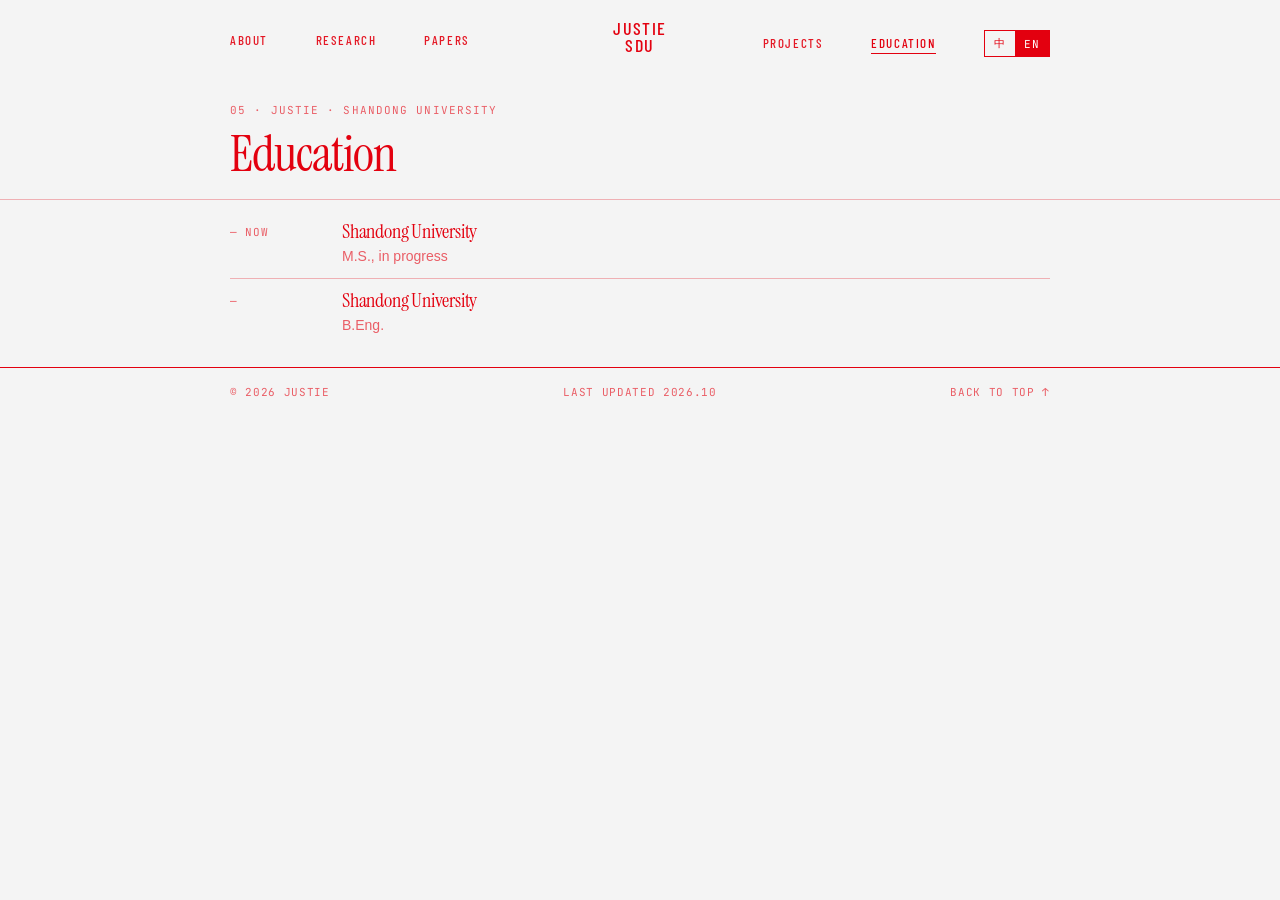
==== education.html @ 537903c5 "Split into multi-page site (research/publications/projects/education), switch accent to red Co-Autho" ====
<!DOCTYPE html>
<html lang="zh-CN">
<head>
  <meta charset="UTF-8">
  <meta name="viewport" content="width=device-width, initial-scale=1.0">
  <title>Justie — 教育经历 | Education</title>
  <meta name="description" content="Justie 的学术个人主页 | 山东大学 硕士研究生 | Justie's academic homepage, Shandong University">
  <meta name="theme-color" content="#f4f4f4">
  <link rel="stylesheet" href="assets/style.css">
  <link rel="icon" href="data:,">
</head>
<body class="lang-zh">

<!-- ======================= 顶部导航 / Nav ======================= -->
<header class="topbar">
  <nav class="nav nav-left">
    <a href="index.html"><span class="zh">关于</span><span class="en">About</span></a>
    <a href="research.html"><span class="zh">研究</span><span class="en">Research</span></a>
    <a href="publications.html"><span class="zh">论文</span><span class="en">Papers</span></a>
  </nav>
  <a class="brand" href="index.html">Justie<br>SDU</a>
  <nav class="nav nav-right">
    <a href="projects.html"><span class="zh">项目</span><span class="en">Projects</span></a>
    <a href="education.html" class="active"><span class="zh">教育</span><span class="en">Education</span></a>
    <div class="lang-switch" role="group" aria-label="Language">
      <button data-lang="zh" class="active">中</button><button data-lang="en">EN</button>
    </div>
  </nav>
</header>

<main id="top">

  <section class="page-head">
    <p class="eyebrow"><span class="num">05</span> · <span class="zh">Justie · 山东大学</span><span class="en">Justie · Shandong University</span></p>
    <h1 class="display"><span class="zh">教育经历</span><span class="en">Education</span></h1>
  </section>

<div class="block-wrap"><section id="education" class="block block-single">
    <div class="block-body">
      <ul class="list">
        <li>
          <span class="when mono">— <span class="zh">至今</span><span class="en">NOW</span></span>
          <div>
            <div class="item-title display"><span class="zh">山东大学</span><span class="en">Shandong University</span></div>
            <div class="item-sub dim"><span class="zh">硕士研究生在读</span><span class="en">M.S., in progress</span></div>
          </div>
        </li>
        <li>
          <span class="when mono">—</span>
          <div>
            <div class="item-title display"><span class="zh">山东大学</span><span class="en">Shandong University</span></div>
            <div class="item-sub dim"><span class="zh">工学学士</span><span class="en">B.Eng.</span></div>
          </div>
        </li>
      </ul>
    </div>
  </section></div>

  <footer class="mono"><div class="inner">
    <span>© 2026 JUSTIE</span>
    <span><span class="zh">最后更新</span><span class="en">LAST UPDATED</span> 2026.10</span>
    <a href="#top"><span class="zh">回到顶部 ↑</span><span class="en">BACK TO TOP ↑</span></a>
  </div></footer>
</main>

<script src="assets/site.js"></script>
</body>
</html>
---- assets/style.css ----
/* ---------- Hermes / Nous-inspired theme: off-white ground, single accent colour (red) for type, thin serif display, mono labels ---------- */
@font-face { font-family: "Instrument Serif"; font-style: normal; font-weight: 400; font-display: swap; src: url("fonts/instrument-serif-normal.woff2") format("woff2"); }
@font-face { font-family: "Instrument Serif"; font-style: italic; font-weight: 400; font-display: swap; src: url("fonts/instrument-serif-italic.woff2") format("woff2"); }
@font-face { font-family: "JetBrains Mono"; font-style: normal; font-weight: 400 500; font-display: swap; src: url("fonts/jetbrains-mono.woff2") format("woff2"); }
@font-face { font-family: "Barlow Condensed"; font-style: normal; font-weight: 500; font-display: swap; src: url("fonts/barlow-condensed.woff2") format("woff2"); }

:root {
  --accent: #e3000f;
  --accent-deep: #b5000c;
  --bg: #f4f4f4;
  --fg: var(--accent);
  --white: #ffffff;
  --dim: rgba(227, 0, 15, 0.62);
  --line: rgba(227, 0, 15, 0.28);
  --panel: rgba(227, 0, 15, 0.06);
  --font-display: "Instrument Serif", "Songti SC", "STSong", "Noto Serif CJK SC", "Source Han Serif SC", Georgia, serif;
  --font-body: -apple-system, BlinkMacSystemFont, "Helvetica Neue", "PingFang SC", "Hiragino Sans GB", "Microsoft YaHei", "Noto Sans CJK SC", Arial, sans-serif;
  --font-mono: "JetBrains Mono", ui-monospace, SFMono-Regular, Menlo, Consolas, "PingFang SC", "Microsoft YaHei", monospace;
  --font-cond: "Barlow Condensed", "Helvetica Neue", "PingFang SC", "Microsoft YaHei", sans-serif;
  --pad: clamp(20px, 3.5vw, 40px);
  --max: 900px;
}

* { box-sizing: border-box; }
html { scroll-behavior: smooth; }
::selection { background: var(--fg); color: #fff; }
body {
  margin: 0;
  font-family: var(--font-body);
  font-size: 15px; line-height: 1.55;
  color: var(--fg); background: var(--bg);
  -webkit-font-smoothing: antialiased;
}
a { color: inherit; text-decoration: none; }
a:hover { text-decoration: underline; text-underline-offset: 3px; }
em { font-style: italic; }

.lang-zh .en { display: none !important; }
.lang-en .zh { display: none !important; }

.mono { font-family: var(--font-mono); font-size: 11px; letter-spacing: 0.06em; text-transform: uppercase; }
.display { font-family: var(--font-display); font-weight: 400; letter-spacing: -0.01em; }
.dim { color: var(--dim); }
.small { font-size: 10px; color: var(--dim); }

/* ---------- top bar ---------- */
.topbar {
  display: grid; grid-template-columns: 1fr auto 1fr; align-items: start;
  max-width: var(--max); margin: 0 auto;
  padding: 20px var(--pad) 0;
}
.nav { display: flex; align-items: center; gap: clamp(16px, 4vw, 48px); padding-top: 10px; }
.nav-right { justify-content: flex-end; }
.nav a {
  font-family: var(--font-cond); font-weight: 500; font-size: 13px; letter-spacing: 0.12em; text-transform: uppercase;
  opacity: .9;
}
.nav a:hover, .nav a.active { opacity: 1; text-decoration: none; border-bottom: 1px solid var(--fg); }
.brand {
  font-family: var(--font-cond); font-weight: 500; font-size: 18px; line-height: .95;
  letter-spacing: 0.08em; text-transform: uppercase; text-align: center;
}
.brand:hover { text-decoration: none; }
.lang-switch { display: inline-flex; border: 1px solid var(--fg); }
.lang-switch button {
  border: 0; cursor: pointer; font-family: var(--font-mono); font-size: 11px; letter-spacing: .08em;
  padding: 5px 9px; color: var(--fg); background: transparent; transition: background .15s, color .15s;
}
.lang-switch button.active { background: var(--fg); color: #fff; }

/* ---------- hero ---------- */
.hero {
  display: grid; grid-template-columns: minmax(0, 1.2fr) minmax(0, 1fr); gap: clamp(28px, 4vw, 56px);
  max-width: var(--max); margin: 0 auto;
  padding: clamp(28px, 5vh, 48px) var(--pad) clamp(28px, 4vh, 40px);
  align-items: start;
}
.eyebrow { font-family: var(--font-mono); font-size: 11px; letter-spacing: .1em; text-transform: uppercase; margin: 0 0 12px; color: var(--dim); }
h1.display {
  font-size: clamp(38px, 4.6vw, 60px); line-height: .98; margin: 0 0 14px; letter-spacing: -0.02em;
}
h1.display em { font-style: italic; }
.advisor { margin: 0 0 16px; color: var(--dim); }
.actions { display: flex; gap: 2px; flex-wrap: wrap; margin-bottom: 20px; }
.btn {
  display: inline-flex; align-items: center; gap: 10px;
  padding: 8px 13px; background: var(--fg); color: #fff;
  font-family: var(--font-cond); font-weight: 500; font-size: 13px; letter-spacing: .1em; text-transform: uppercase;
  transition: background .15s, color .15s;
}
.btn:hover { text-decoration: none; background: var(--accent-deep); color: #fff; }
.btn svg { width: 14px; height: 14px; fill: currentColor; }
.label { color: var(--fg); margin: 0 0 8px; }

.terminal { border: 1px solid var(--fg); max-width: 340px; background: #fff; }
.terminal-tabs { display: flex; border-bottom: 1px solid var(--fg); }
.terminal-tabs span { flex: 1; text-align: center; padding: 6px 6px; cursor: pointer; border-right: 1px solid var(--fg); color: var(--dim); }
.terminal-tabs span:last-child { border-right: 0; }
.terminal-tabs span.active { color: var(--fg); background: var(--panel); }
.terminal-body { display: flex; align-items: center; justify-content: space-between; gap: 10px; padding: 9px 12px; text-transform: none; letter-spacing: 0; font-size: 12px; }
.terminal-body code { font-family: inherit; }
.copy { background: none; border: 0; color: var(--fg); cursor: pointer; padding: 2px; display: inline-flex; opacity: .8; }
.copy:hover { opacity: 1; }
.copy svg { width: 16px; height: 16px; fill: currentColor; }
.copy.done { color: #0a8a4a; }

.hero-art { margin: 0; border: 1px solid var(--fg); color: #fff; position: relative; background: var(--accent-deep); overflow: hidden; max-width: 240px; justify-self: end; width: 100%; }
.hero-art .avatar {
  display: block; width: 100%; aspect-ratio: 1 / 1; object-fit: cover;
  filter: grayscale(1) contrast(1.15) brightness(1.05);
  mix-blend-mode: screen;
}
.hero-art figcaption {
  position: absolute; left: 0; right: 0; bottom: 0; padding: 7px 10px;
  border-top: 1px solid #fff; background: var(--accent); color: #fff; display: flex; justify-content: space-between;
}
.hero-art figcaption::after { content: "◆"; }

/* ---------- sub-page head ---------- */
.page-head { max-width: var(--max); margin: 0 auto; padding: clamp(28px, 5vh, 48px) var(--pad) 20px; }
.page-head h1.display { font-size: clamp(34px, 4vw, 52px); margin: 0; }
.page-head .eyebrow { margin-bottom: 10px; }
.block.block-single { grid-template-columns: minmax(0, 1fr); }
.block-single .block-body { max-width: none; }
.more { display: grid; grid-template-columns: repeat(2, minmax(0, 1fr)); gap: 0; border: 1px solid var(--fg); background: #fff; }
.more-link { display: flex; justify-content: space-between; align-items: baseline; padding: 12px 16px; font-size: 20px; border-right: 1px solid var(--fg); border-bottom: 1px solid var(--fg); }
.more-link:nth-child(2n) { border-right: 0; }
.more-link:nth-last-child(-n+2) { border-bottom: 0; }
.more-link:hover { text-decoration: none; background: var(--fg); color: #fff; }
.more-link .arrow { font-family: var(--font-mono); font-size: 13px; }

/* ---------- content blocks ---------- */
.block-wrap { border-top: 1px solid var(--line); }
.block {
  display: grid; grid-template-columns: 150px minmax(0, 1fr); gap: 20px;
  max-width: var(--max); margin: 0 auto;
  padding: 20px var(--pad);
}
.block h2.label { margin: 0; display: flex; gap: 12px; align-items: baseline; font-weight: 400; }
.num { color: var(--dim); }
.block-body { max-width: 620px; }
.lead { font-size: clamp(18px, 1.8vw, 23px); line-height: 1.3; margin: 0; }
.lead em { color: var(--accent-deep); }
p { margin: 0 0 10px; }

.grid { display: grid; grid-template-columns: repeat(auto-fit, minmax(240px, 1fr)); gap: 0; border: 1px solid var(--fg); background: #fff; }
.cell { padding: 14px 16px; border-right: 1px solid var(--fg); }
.cell:last-child { border-right: 0; }
.cell h3 { font-size: 21px; margin: 6px 0 4px; line-height: 1.1; }
.cell p { margin: 0; color: var(--dim); font-size: 14px; }

.list { list-style: none; margin: 0; padding: 0; }
.list li { display: grid; grid-template-columns: 100px minmax(0, 1fr); gap: 12px; padding: 10px 0; border-top: 1px solid var(--line); }
.list li:first-child { border-top: 0; padding-top: 0; }
.when { padding-top: 4px; white-space: nowrap; color: var(--dim); }
.item-title { font-size: 20px; line-height: 1.15; }
.item-sub { font-size: 14px; margin-top: 3px; }
.item-links { margin-top: 6px; }
.item-links a { margin-right: 18px; border-bottom: 1px solid var(--line); }

footer { border-top: 1px solid var(--fg); color: var(--dim); }
footer .inner {
  display: flex; justify-content: space-between; gap: 20px; flex-wrap: wrap;
  max-width: var(--max); margin: 0 auto; padding: 16px var(--pad) 28px;
}
footer a:hover { color: var(--fg); }

/* ---------- mobile ---------- */
@media (max-width: 860px) {
  .topbar { grid-template-columns: 1fr auto; padding-top: 24px; }
  .nav-left { display: none; }
  .brand { order: -1; text-align: left; }
  .hero { grid-template-columns: 1fr; padding-top: 32px; }
  .hero-art { max-width: 260px; }
  .block { grid-template-columns: 1fr; gap: 10px; padding: 18px var(--pad); }
  .hero-art { justify-self: start; }
  .grid { grid-template-columns: 1fr; }
  .cell { border-right: 0; border-bottom: 1px solid var(--fg); }
  .cell:last-child { border-bottom: 0; }
  .list li { grid-template-columns: 1fr; gap: 4px; }
  .more { grid-template-columns: 1fr; }
  .more-link { border-right: 0; }
  .more-link:nth-last-child(-n+2) { border-bottom: 1px solid var(--fg); }
  .more-link:last-child { border-bottom: 0; }
}
@media (max-width: 480px) {
  .nav-right a { display: none; }
}
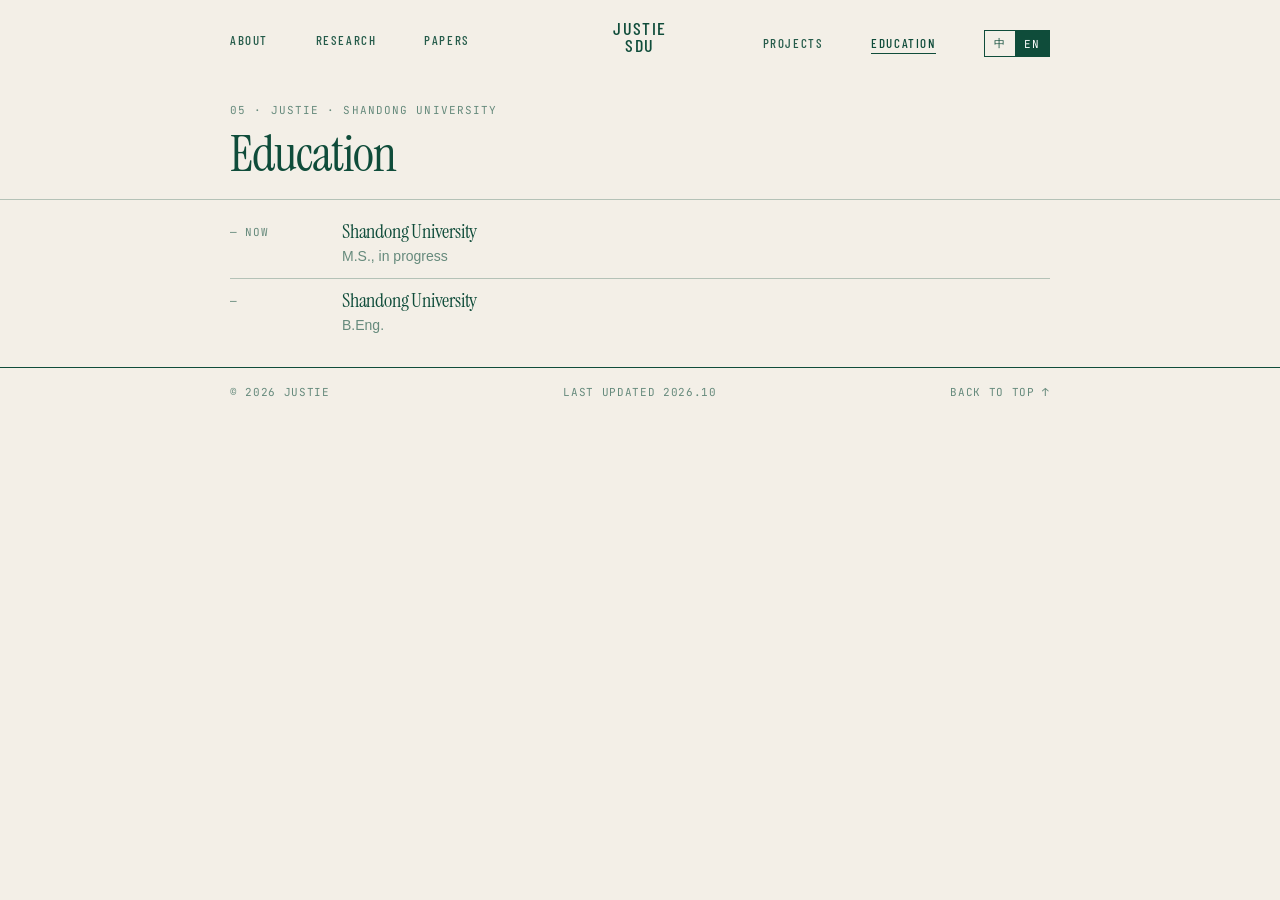
==== commit b44121b2: "Palette: cream background with deep green accent Co-Authored-By: Devin AI <158243242+devin-ai-integr" ====
--- a/education.html
+++ b/education.html
@@ -5,7 +5,7 @@
   <meta name="viewport" content="width=device-width, initial-scale=1.0">
   <title>Justie — 教育经历 | Education</title>
   <meta name="description" content="Justie 的学术个人主页 | 山东大学 硕士研究生 | Justie's academic homepage, Shandong University">
-  <meta name="theme-color" content="#f4f4f4">
+  <meta name="theme-color" content="#f3efe7">
   <link rel="stylesheet" href="assets/style.css">
   <link rel="icon" href="data:,">
 </head>
--- a/assets/style.css
+++ b/assets/style.css
@@ -5,14 +5,14 @@
 @font-face { font-family: "Barlow Condensed"; font-style: normal; font-weight: 500; font-display: swap; src: url("fonts/barlow-condensed.woff2") format("woff2"); }
 
 :root {
-  --accent: #e3000f;
-  --accent-deep: #b5000c;
-  --bg: #f4f4f4;
+  --accent: #0f4c3a;
+  --accent-deep: #0a3528;
+  --bg: #f3efe7;
   --fg: var(--accent);
   --white: #ffffff;
-  --dim: rgba(227, 0, 15, 0.62);
-  --line: rgba(227, 0, 15, 0.28);
-  --panel: rgba(227, 0, 15, 0.06);
+  --dim: rgba(15, 76, 58, 0.62);
+  --line: rgba(15, 76, 58, 0.28);
+  --panel: rgba(15, 76, 58, 0.06);
   --font-display: "Instrument Serif", "Songti SC", "STSong", "Noto Serif CJK SC", "Source Han Serif SC", Georgia, serif;
   --font-body: -apple-system, BlinkMacSystemFont, "Helvetica Neue", "PingFang SC", "Hiragino Sans GB", "Microsoft YaHei", "Noto Sans CJK SC", Arial, sans-serif;
   --font-mono: "JetBrains Mono", ui-monospace, SFMono-Regular, Menlo, Consolas, "PingFang SC", "Microsoft YaHei", monospace;
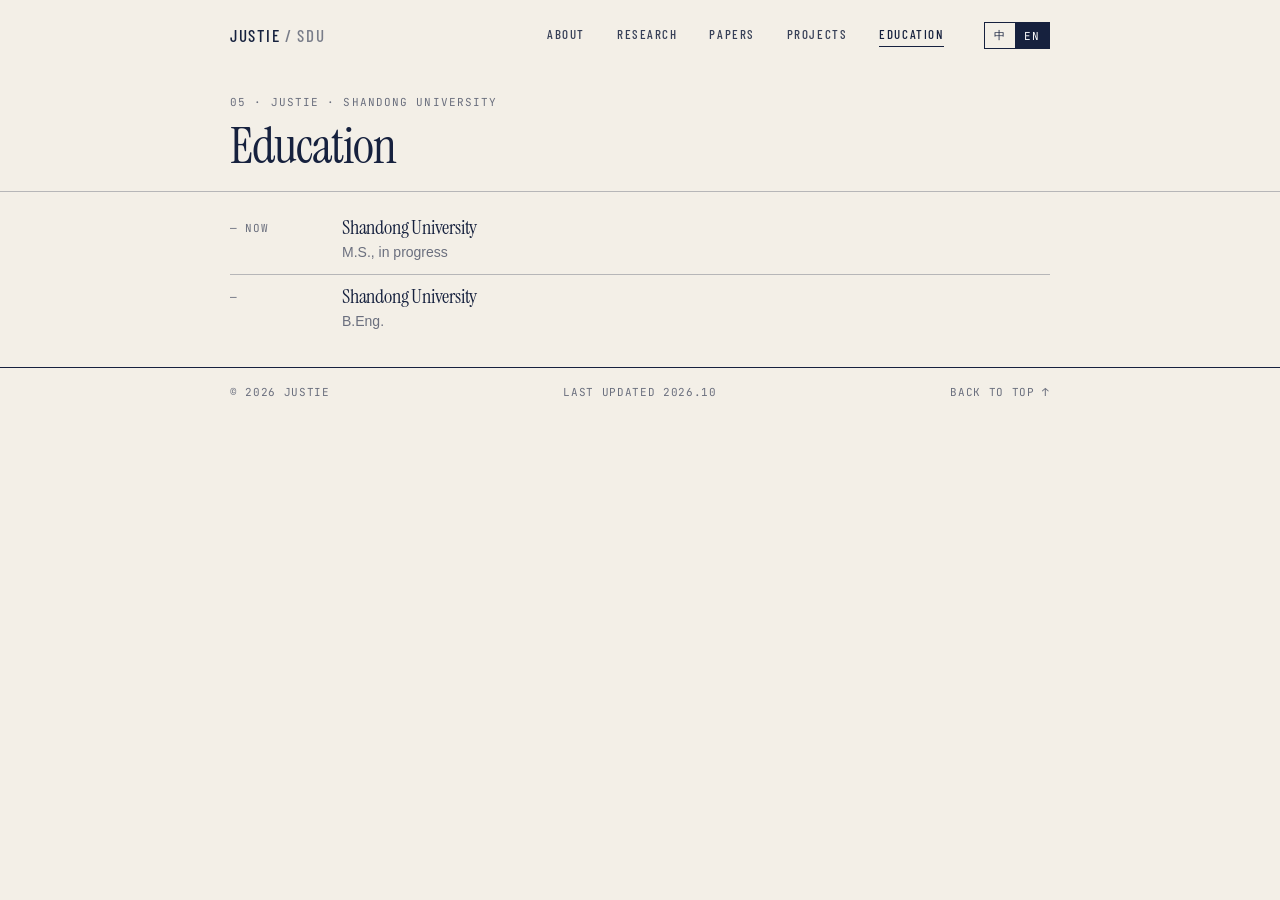
==== commit be2a12ab: "Navy accent on cream; single-row nav, aligned hero controls, 4-up explore strip Co-Authored-By: Devi" ====
--- a/education.html
+++ b/education.html
@@ -13,13 +13,11 @@
 
 <!-- ======================= 顶部导航 / Nav ======================= -->
 <header class="topbar">
-  <nav class="nav nav-left">
+  <a class="brand" href="index.html">Justie <span>/ SDU</span></a>
+  <nav class="nav">
     <a href="index.html"><span class="zh">关于</span><span class="en">About</span></a>
     <a href="research.html"><span class="zh">研究</span><span class="en">Research</span></a>
     <a href="publications.html"><span class="zh">论文</span><span class="en">Papers</span></a>
-  </nav>
-  <a class="brand" href="index.html">Justie<br>SDU</a>
-  <nav class="nav nav-right">
     <a href="projects.html"><span class="zh">项目</span><span class="en">Projects</span></a>
     <a href="education.html" class="active"><span class="zh">教育</span><span class="en">Education</span></a>
     <div class="lang-switch" role="group" aria-label="Language">
--- a/assets/style.css
+++ b/assets/style.css
@@ -5,14 +5,14 @@
 @font-face { font-family: "Barlow Condensed"; font-style: normal; font-weight: 500; font-display: swap; src: url("fonts/barlow-condensed.woff2") format("woff2"); }
 
 :root {
-  --accent: #0f4c3a;
-  --accent-deep: #0a3528;
+  --accent: #16213e;
+  --accent-deep: #0d1430;
   --bg: #f3efe7;
   --fg: var(--accent);
   --white: #ffffff;
-  --dim: rgba(15, 76, 58, 0.62);
-  --line: rgba(15, 76, 58, 0.28);
-  --panel: rgba(15, 76, 58, 0.06);
+  --dim: rgba(22, 33, 62, 0.62);
+  --line: rgba(22, 33, 62, 0.28);
+  --panel: rgba(22, 33, 62, 0.06);
   --font-display: "Instrument Serif", "Songti SC", "STSong", "Noto Serif CJK SC", "Source Han Serif SC", Georgia, serif;
   --font-body: -apple-system, BlinkMacSystemFont, "Helvetica Neue", "PingFang SC", "Hiragino Sans GB", "Microsoft YaHei", "Noto Sans CJK SC", Arial, sans-serif;
   --font-mono: "JetBrains Mono", ui-monospace, SFMono-Regular, Menlo, Consolas, "PingFang SC", "Microsoft YaHei", monospace;
@@ -45,23 +45,23 @@
 
 /* ---------- top bar ---------- */
 .topbar {
-  display: grid; grid-template-columns: 1fr auto 1fr; align-items: start;
+  display: flex; align-items: center; justify-content: space-between; gap: 24px;
   max-width: var(--max); margin: 0 auto;
-  padding: 20px var(--pad) 0;
+  padding: 22px var(--pad) 0;
 }
-.nav { display: flex; align-items: center; gap: clamp(16px, 4vw, 48px); padding-top: 10px; }
-.nav-right { justify-content: flex-end; }
+.nav { display: flex; align-items: center; gap: clamp(14px, 2.6vw, 32px); }
 .nav a {
   font-family: var(--font-cond); font-weight: 500; font-size: 13px; letter-spacing: 0.12em; text-transform: uppercase;
-  opacity: .9;
+  padding-bottom: 2px; border-bottom: 1px solid transparent; opacity: .85;
 }
-.nav a:hover, .nav a.active { opacity: 1; text-decoration: none; border-bottom: 1px solid var(--fg); }
+.nav a:hover, .nav a.active { opacity: 1; text-decoration: none; border-bottom-color: var(--fg); }
 .brand {
-  font-family: var(--font-cond); font-weight: 500; font-size: 18px; line-height: .95;
-  letter-spacing: 0.08em; text-transform: uppercase; text-align: center;
+  font-family: var(--font-cond); font-weight: 500; font-size: 17px; line-height: 1;
+  letter-spacing: 0.1em; text-transform: uppercase; white-space: nowrap;
 }
 .brand:hover { text-decoration: none; }
-.lang-switch { display: inline-flex; border: 1px solid var(--fg); }
+.brand span { opacity: .55; }
+.lang-switch { display: inline-flex; border: 1px solid var(--fg); margin-left: 8px; }
 .lang-switch button {
   border: 0; cursor: pointer; font-family: var(--font-mono); font-size: 11px; letter-spacing: .08em;
   padding: 5px 9px; color: var(--fg); background: transparent; transition: background .15s, color .15s;
@@ -73,7 +73,7 @@
   display: grid; grid-template-columns: minmax(0, 1.2fr) minmax(0, 1fr); gap: clamp(28px, 4vw, 56px);
   max-width: var(--max); margin: 0 auto;
   padding: clamp(28px, 5vh, 48px) var(--pad) clamp(28px, 4vh, 40px);
-  align-items: start;
+  align-items: center;
 }
 .eyebrow { font-family: var(--font-mono); font-size: 11px; letter-spacing: .1em; text-transform: uppercase; margin: 0 0 12px; color: var(--dim); }
 h1.display {
@@ -81,7 +81,9 @@
 }
 h1.display em { font-style: italic; }
 .advisor { margin: 0 0 16px; color: var(--dim); }
-.actions { display: flex; gap: 2px; flex-wrap: wrap; margin-bottom: 20px; }
+.hero-text { max-width: 340px; }
+.actions { display: flex; gap: 2px; margin-bottom: 20px; }
+.actions .btn { flex: 1; justify-content: center; }
 .btn {
   display: inline-flex; align-items: center; gap: 10px;
   padding: 8px 13px; background: var(--fg); color: #fff;
@@ -92,7 +94,7 @@
 .btn svg { width: 14px; height: 14px; fill: currentColor; }
 .label { color: var(--fg); margin: 0 0 8px; }
 
-.terminal { border: 1px solid var(--fg); max-width: 340px; background: #fff; }
+.terminal { border: 1px solid var(--fg); background: #fff; }
 .terminal-tabs { display: flex; border-bottom: 1px solid var(--fg); }
 .terminal-tabs span { flex: 1; text-align: center; padding: 6px 6px; cursor: pointer; border-right: 1px solid var(--fg); color: var(--dim); }
 .terminal-tabs span:last-child { border-right: 0; }
@@ -122,10 +124,9 @@
 .page-head .eyebrow { margin-bottom: 10px; }
 .block.block-single { grid-template-columns: minmax(0, 1fr); }
 .block-single .block-body { max-width: none; }
-.more { display: grid; grid-template-columns: repeat(2, minmax(0, 1fr)); gap: 0; border: 1px solid var(--fg); background: #fff; }
-.more-link { display: flex; justify-content: space-between; align-items: baseline; padding: 12px 16px; font-size: 20px; border-right: 1px solid var(--fg); border-bottom: 1px solid var(--fg); }
-.more-link:nth-child(2n) { border-right: 0; }
-.more-link:nth-last-child(-n+2) { border-bottom: 0; }
+.more { display: grid; grid-template-columns: repeat(4, minmax(0, 1fr)); gap: 0; border: 1px solid var(--fg); background: #fff; }
+.more-link { display: flex; justify-content: space-between; align-items: baseline; padding: 12px 14px; font-size: 19px; border-right: 1px solid var(--fg); }
+.more-link:last-child { border-right: 0; }
 .more-link:hover { text-decoration: none; background: var(--fg); color: #fff; }
 .more-link .arrow { font-family: var(--font-mono); font-size: 13px; }
 
@@ -134,7 +135,7 @@
 .block {
   display: grid; grid-template-columns: 150px minmax(0, 1fr); gap: 20px;
   max-width: var(--max); margin: 0 auto;
-  padding: 20px var(--pad);
+  padding: 24px var(--pad);
 }
 .block h2.label { margin: 0; display: flex; gap: 12px; align-items: baseline; font-weight: 400; }
 .num { color: var(--dim); }
@@ -167,9 +168,10 @@
 
 /* ---------- mobile ---------- */
 @media (max-width: 860px) {
-  .topbar { grid-template-columns: 1fr auto; padding-top: 24px; }
-  .nav-left { display: none; }
-  .brand { order: -1; text-align: left; }
+  .topbar { flex-wrap: wrap; padding-top: 18px; }
+  .nav { flex-wrap: wrap; row-gap: 8px; }
+  .hero-text { max-width: none; }
+  .terminal { max-width: 340px; }
   .hero { grid-template-columns: 1fr; padding-top: 32px; }
   .hero-art { max-width: 260px; }
   .block { grid-template-columns: 1fr; gap: 10px; padding: 18px var(--pad); }
@@ -178,11 +180,11 @@
   .cell { border-right: 0; border-bottom: 1px solid var(--fg); }
   .cell:last-child { border-bottom: 0; }
   .list li { grid-template-columns: 1fr; gap: 4px; }
-  .more { grid-template-columns: 1fr; }
-  .more-link { border-right: 0; }
-  .more-link:nth-last-child(-n+2) { border-bottom: 1px solid var(--fg); }
-  .more-link:last-child { border-bottom: 0; }
+  .more { grid-template-columns: 1fr 1fr; }
+  .more-link { border-bottom: 1px solid var(--fg); }
+  .more-link:nth-child(2n) { border-right: 0; }
+  .more-link:nth-last-child(-n+2) { border-bottom: 0; }
 }
 @media (max-width: 480px) {
-  .nav-right a { display: none; }
+  .nav a { font-size: 12px; }
 }
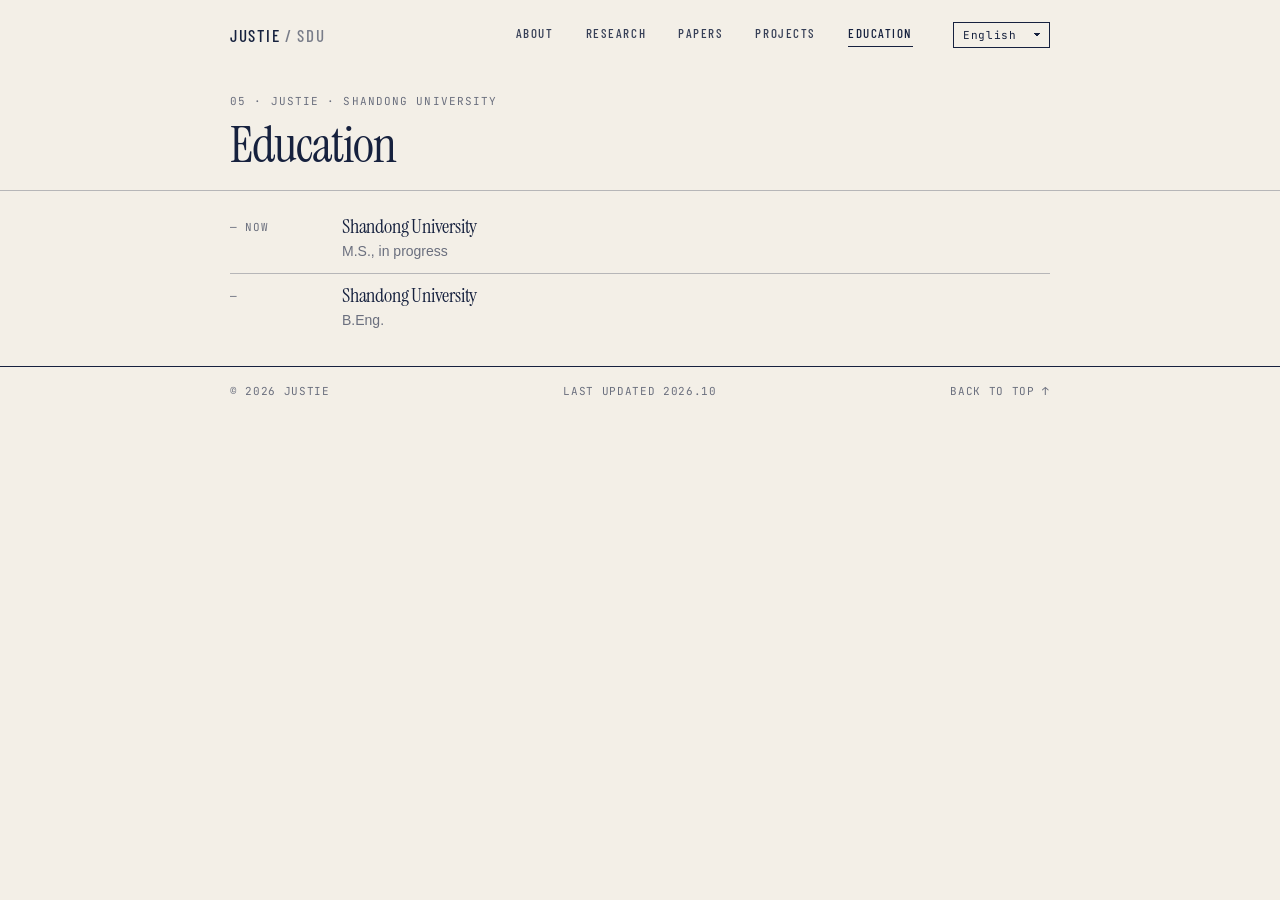
==== commit c046e37a: "Six-language i18n (zh/en/ja/ko/es/fr): data-i18n dictionary, language dropdown, per-language font fa" ====
--- a/education.html
+++ b/education.html
@@ -9,45 +9,45 @@
   <link rel="stylesheet" href="assets/style.css">
   <link rel="icon" href="data:,">
 </head>
-<body class="lang-zh">
+<body>
 
 <!-- ======================= 顶部导航 / Nav ======================= -->
 <header class="topbar">
   <a class="brand" href="index.html">Justie <span>/ SDU</span></a>
   <nav class="nav">
-    <a href="index.html"><span class="zh">关于</span><span class="en">About</span></a>
-    <a href="research.html"><span class="zh">研究</span><span class="en">Research</span></a>
-    <a href="publications.html"><span class="zh">论文</span><span class="en">Papers</span></a>
-    <a href="projects.html"><span class="zh">项目</span><span class="en">Projects</span></a>
-    <a href="education.html" class="active"><span class="zh">教育</span><span class="en">Education</span></a>
-    <div class="lang-switch" role="group" aria-label="Language">
-      <button data-lang="zh" class="active">中</button><button data-lang="en">EN</button>
-    </div>
+    <a href="index.html"><span data-i18n="nav.about">About</span></a>
+    <a href="research.html"><span data-i18n="nav.research">Research</span></a>
+    <a href="publications.html"><span data-i18n="nav.papers">Papers</span></a>
+    <a href="projects.html"><span data-i18n="nav.projects">Projects</span></a>
+    <a href="education.html" class="active"><span data-i18n="nav.education">Education</span></a>
+    <select class="lang-select mono" aria-label="Language">
+      <option value="zh">中文</option><option value="en">English</option><option value="ja">日本語</option><option value="ko">한국어</option><option value="es">Español</option><option value="fr">Français</option>
+    </select>
   </nav>
 </header>
 
 <main id="top">
 
   <section class="page-head">
-    <p class="eyebrow"><span class="num">05</span> · <span class="zh">Justie · 山东大学</span><span class="en">Justie · Shandong University</span></p>
-    <h1 class="display"><span class="zh">教育经历</span><span class="en">Education</span></h1>
+    <p class="eyebrow"><span class="num">05</span> · <span data-i18n="page.eyebrow">Justie · Shandong University</span></p>
+    <h1 class="display"><span data-i18n="sec.education">Education</span></h1>
   </section>
 
 <div class="block-wrap"><section id="education" class="block block-single">
     <div class="block-body">
       <ul class="list">
         <li>
-          <span class="when mono">— <span class="zh">至今</span><span class="en">NOW</span></span>
+          <span class="when mono">— <span data-i18n="time.now">NOW</span></span>
           <div>
-            <div class="item-title display"><span class="zh">山东大学</span><span class="en">Shandong University</span></div>
-            <div class="item-sub dim"><span class="zh">硕士研究生在读</span><span class="en">M.S., in progress</span></div>
+            <div class="item-title display"><span data-i18n="edu.sdu">Shandong University</span></div>
+            <div class="item-sub dim"><span data-i18n="edu.ms">M.S., in progress</span></div>
           </div>
         </li>
         <li>
           <span class="when mono">—</span>
           <div>
-            <div class="item-title display"><span class="zh">山东大学</span><span class="en">Shandong University</span></div>
-            <div class="item-sub dim"><span class="zh">工学学士</span><span class="en">B.Eng.</span></div>
+            <div class="item-title display"><span data-i18n="edu.sdu">Shandong University</span></div>
+            <div class="item-sub dim"><span data-i18n="edu.bs">B.Eng.</span></div>
           </div>
         </li>
       </ul>
@@ -56,11 +56,12 @@
 
   <footer class="mono"><div class="inner">
     <span>© 2026 JUSTIE</span>
-    <span><span class="zh">最后更新</span><span class="en">LAST UPDATED</span> 2026.10</span>
-    <a href="#top"><span class="zh">回到顶部 ↑</span><span class="en">BACK TO TOP ↑</span></a>
+    <span><span data-i18n="footer.updated">LAST UPDATED</span> 2026.10</span>
+    <a href="#top"><span data-i18n="footer.top">BACK TO TOP ↑</span></a>
   </div></footer>
 </main>
 
+<script src="assets/i18n.js"></script>
 <script src="assets/site.js"></script>
 </body>
 </html>
--- a/assets/style.css
+++ b/assets/style.css
@@ -35,8 +35,9 @@
 a:hover { text-decoration: underline; text-underline-offset: 3px; }
 em { font-style: italic; }
 
-.lang-zh .en { display: none !important; }
-.lang-en .zh { display: none !important; }
+/* per-language serif fallbacks for the display face */
+html[lang="ja"] { --font-display: "Instrument Serif", "Hiragino Mincho ProN", "Yu Mincho", "Noto Serif CJK JP", "Source Han Serif JP", serif; }
+html[lang="ko"] { --font-display: "Instrument Serif", "Apple SD Gothic Neo", "Nanum Myeongjo", "Noto Serif CJK KR", "Source Han Serif KR", serif; }
 
 .mono { font-family: var(--font-mono); font-size: 11px; letter-spacing: 0.06em; text-transform: uppercase; }
 .display { font-family: var(--font-display); font-weight: 400; letter-spacing: -0.01em; }
@@ -61,12 +62,15 @@
 }
 .brand:hover { text-decoration: none; }
 .brand span { opacity: .55; }
-.lang-switch { display: inline-flex; border: 1px solid var(--fg); margin-left: 8px; }
-.lang-switch button {
-  border: 0; cursor: pointer; font-family: var(--font-mono); font-size: 11px; letter-spacing: .08em;
-  padding: 5px 9px; color: var(--fg); background: transparent; transition: background .15s, color .15s;
+.lang-select {
+  appearance: none; -webkit-appearance: none; cursor: pointer; margin-left: 8px;
+  border: 1px solid var(--fg); background: transparent; color: var(--fg);
+  padding: 5px 24px 5px 9px; letter-spacing: .06em; text-transform: none; font-size: 11px;
+  background-image: linear-gradient(45deg, transparent 50%, currentColor 50%), linear-gradient(135deg, currentColor 50%, transparent 50%);
+  background-position: calc(100% - 12px) 50%, calc(100% - 8px) 50%; background-size: 4px 4px, 4px 4px; background-repeat: no-repeat;
 }
-.lang-switch button.active { background: var(--fg); color: #fff; }
+.lang-select:hover { background-color: var(--panel); }
+.lang-select:focus { outline: 1px solid var(--fg); outline-offset: 1px; }
 
 /* ---------- hero ---------- */
 .hero {
